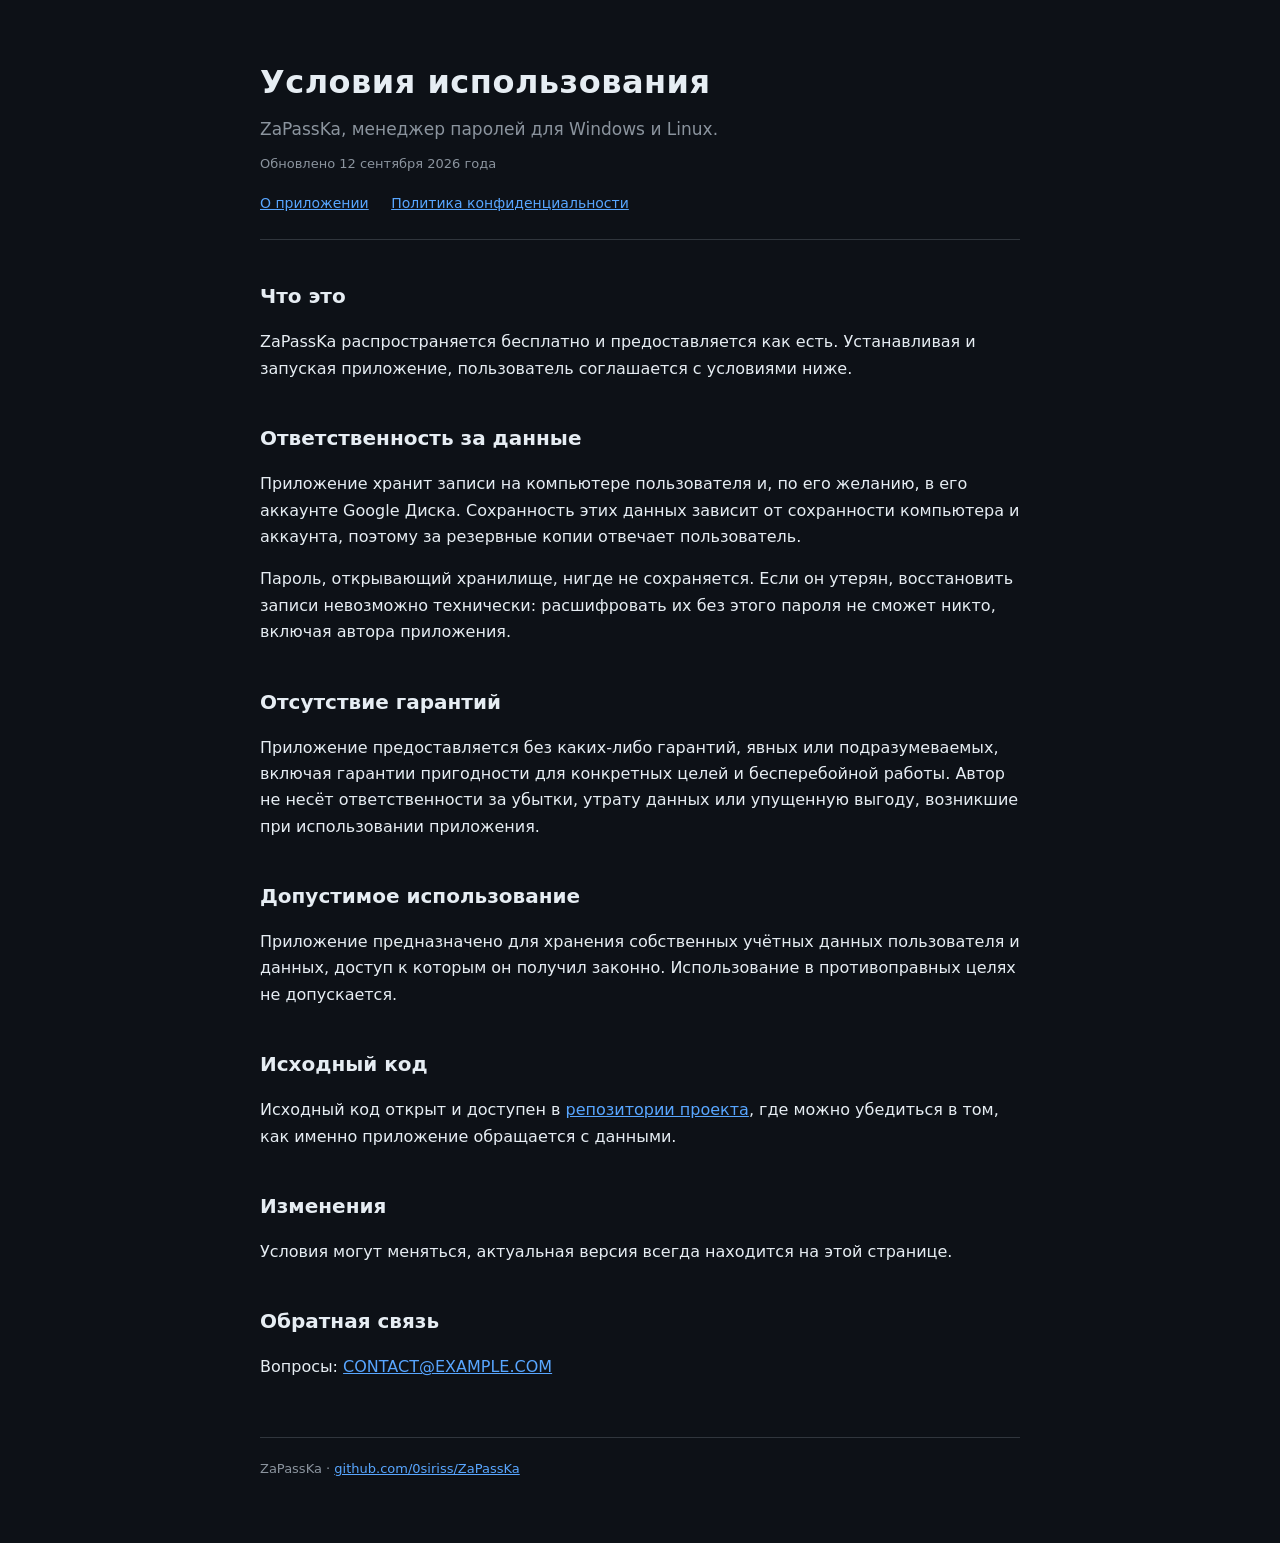
==== docs/terms.html @ 93f9826c "Simplify the README and publish pages for the OAuth consent screen The README read like an internal " ====
<!doctype html>
<html lang="ru">
<head>
<meta charset="utf-8">
<meta name="viewport" content="width=device-width, initial-scale=1">
<title>Условия использования — ZaPassKa</title>
<link rel="stylesheet" href="style.css">
</head>
<body>
<main>
  <header>
    <h1>Условия использования</h1>
    <p class="lead">ZaPassKa, менеджер паролей для Windows и Linux.</p>
    <p class="updated">Обновлено 12 сентября 2026 года</p>
    <nav>
      <a href="index.html">О приложении</a>
      <a href="privacy.html">Политика конфиденциальности</a>
    </nav>
  </header>

  <h2>Что это</h2>
  <p>ZaPassKa распространяется бесплатно и предоставляется как есть.
    Устанавливая и запуская приложение, пользователь соглашается с условиями
    ниже.</p>

  <h2>Ответственность за данные</h2>
  <p>Приложение хранит записи на компьютере пользователя и, по его желанию, в
    его аккаунте Google Диска. Сохранность этих данных зависит от сохранности
    компьютера и аккаунта, поэтому за резервные копии отвечает пользователь.</p>
  <p>Пароль, открывающий хранилище, нигде не сохраняется. Если он утерян,
    восстановить записи невозможно технически: расшифровать их без этого
    пароля не сможет никто, включая автора приложения.</p>

  <h2>Отсутствие гарантий</h2>
  <p>Приложение предоставляется без каких-либо гарантий, явных или
    подразумеваемых, включая гарантии пригодности для конкретных целей и
    бесперебойной работы. Автор не несёт ответственности за убытки, утрату
    данных или упущенную выгоду, возникшие при использовании приложения.</p>

  <h2>Допустимое использование</h2>
  <p>Приложение предназначено для хранения собственных учётных данных
    пользователя и данных, доступ к которым он получил законно. Использование
    в противоправных целях не допускается.</p>

  <h2>Исходный код</h2>
  <p>Исходный код открыт и доступен в
    <a href="https://github.com/0siriss/ZaPassKa">репозитории проекта</a>, где
    можно убедиться в том, как именно приложение обращается с данными.</p>

  <h2>Изменения</h2>
  <p>Условия могут меняться, актуальная версия всегда находится на этой
    странице.</p>

  <h2>Обратная связь</h2>
  <p>Вопросы: <!-- ЗАМЕНИТЕ на ваш контактный адрес -->
    <a href="mailto:CONTACT@EXAMPLE.COM">CONTACT@EXAMPLE.COM</a></p>

  <footer>
    ZaPassKa · <a href="https://github.com/0siriss/ZaPassKa">github.com/0siriss/ZaPassKa</a>
  </footer>
</main>
</body>
</html>
---- docs/style.css ----
:root {
    --bg: #0d1117;
    --panel: #161b22;
    --border: #30363d;
    --text: #e6edf3;
    --dim: #8b949e;
    --accent: #58a6ff;
}
* { box-sizing: border-box; }
body {
    margin: 0;
    padding: 0 20px 64px;
    background: var(--bg);
    color: var(--text);
    font-family: 'Segoe UI', system-ui, -apple-system, sans-serif;
    font-size: 16px;
    line-height: 1.65;
}
main { max-width: 760px; margin: 0 auto; }
header { padding: 56px 0 24px; border-bottom: 1px solid var(--border); }
h1 { font-size: 32px; margin: 0 0 6px; letter-spacing: 0.5px; }
h2 { font-size: 20px; margin: 40px 0 12px; }
h3 { font-size: 16px; margin: 28px 0 8px; color: var(--accent); }
p, li { color: var(--text); }
.lead { color: var(--dim); font-size: 17px; margin: 0; }
.updated { color: var(--dim); font-size: 13px; margin-top: 10px; }
a { color: var(--accent); }
ul { padding-left: 22px; }
li { margin: 6px 0; }
img { max-width: 100%; border: 1px solid var(--border); border-radius: 10px; }
.card {
    background: var(--panel);
    border: 1px solid var(--border);
    border-radius: 12px;
    padding: 18px 22px;
    margin: 24px 0;
}
.btn {
    display: inline-block;
    background: #1f6feb;
    color: #fff;
    text-decoration: none;
    padding: 11px 22px;
    border-radius: 8px;
    font-weight: 600;
    margin-top: 8px;
}
.btn:hover { background: var(--accent); }
nav { margin-top: 18px; font-size: 14px; }
nav a { margin-right: 18px; }
footer {
    margin-top: 56px;
    padding-top: 20px;
    border-top: 1px solid var(--border);
    color: var(--dim);
    font-size: 13px;
}
code {
    background: var(--panel);
    border: 1px solid var(--border);
    border-radius: 5px;
    padding: 1px 6px;
    font-size: 14px;
}
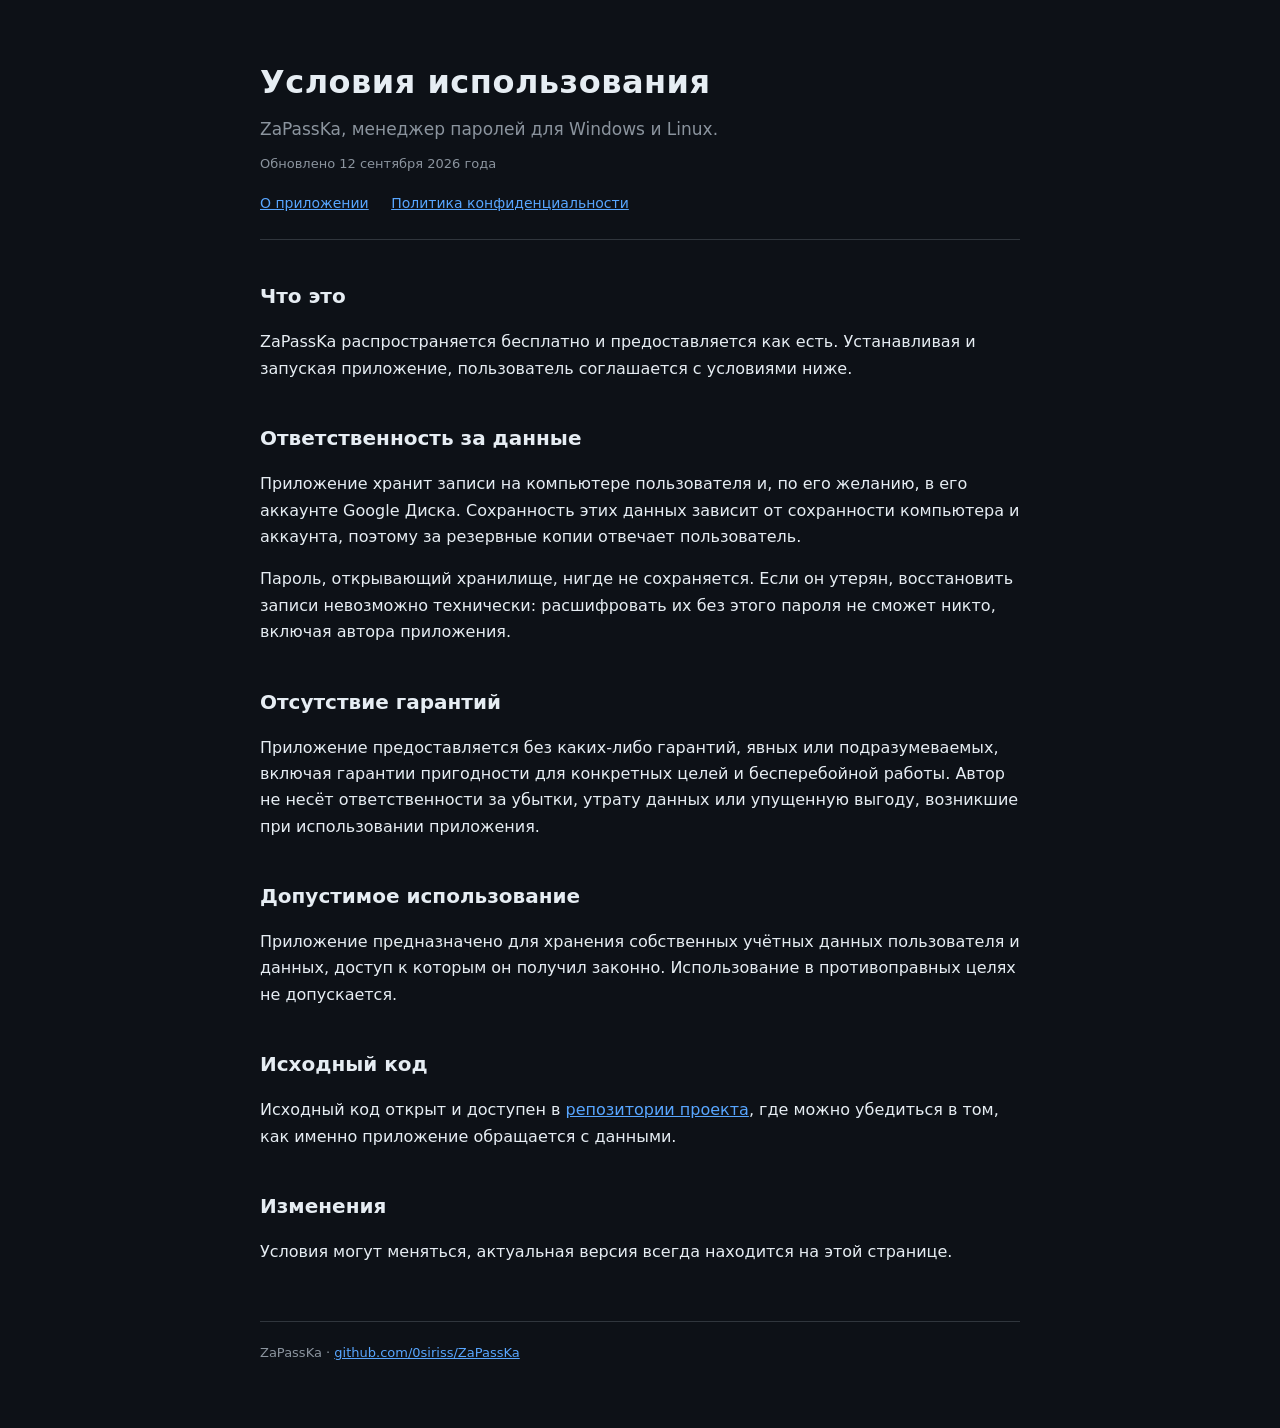
==== commit df8e941a: "Drop the contact sections from the published documents Both pages ended with a placeholder address t" ====
--- a/docs/terms.html
+++ b/docs/terms.html
@@ -51,10 +51,6 @@
   <p>Условия могут меняться, актуальная версия всегда находится на этой
     странице.</p>
 
-  <h2>Обратная связь</h2>
-  <p>Вопросы: <!-- ЗАМЕНИТЕ на ваш контактный адрес -->
-    <a href="mailto:CONTACT@EXAMPLE.COM">CONTACT@EXAMPLE.COM</a></p>
-
   <footer>
     ZaPassKa · <a href="https://github.com/0siriss/ZaPassKa">github.com/0siriss/ZaPassKa</a>
   </footer>
